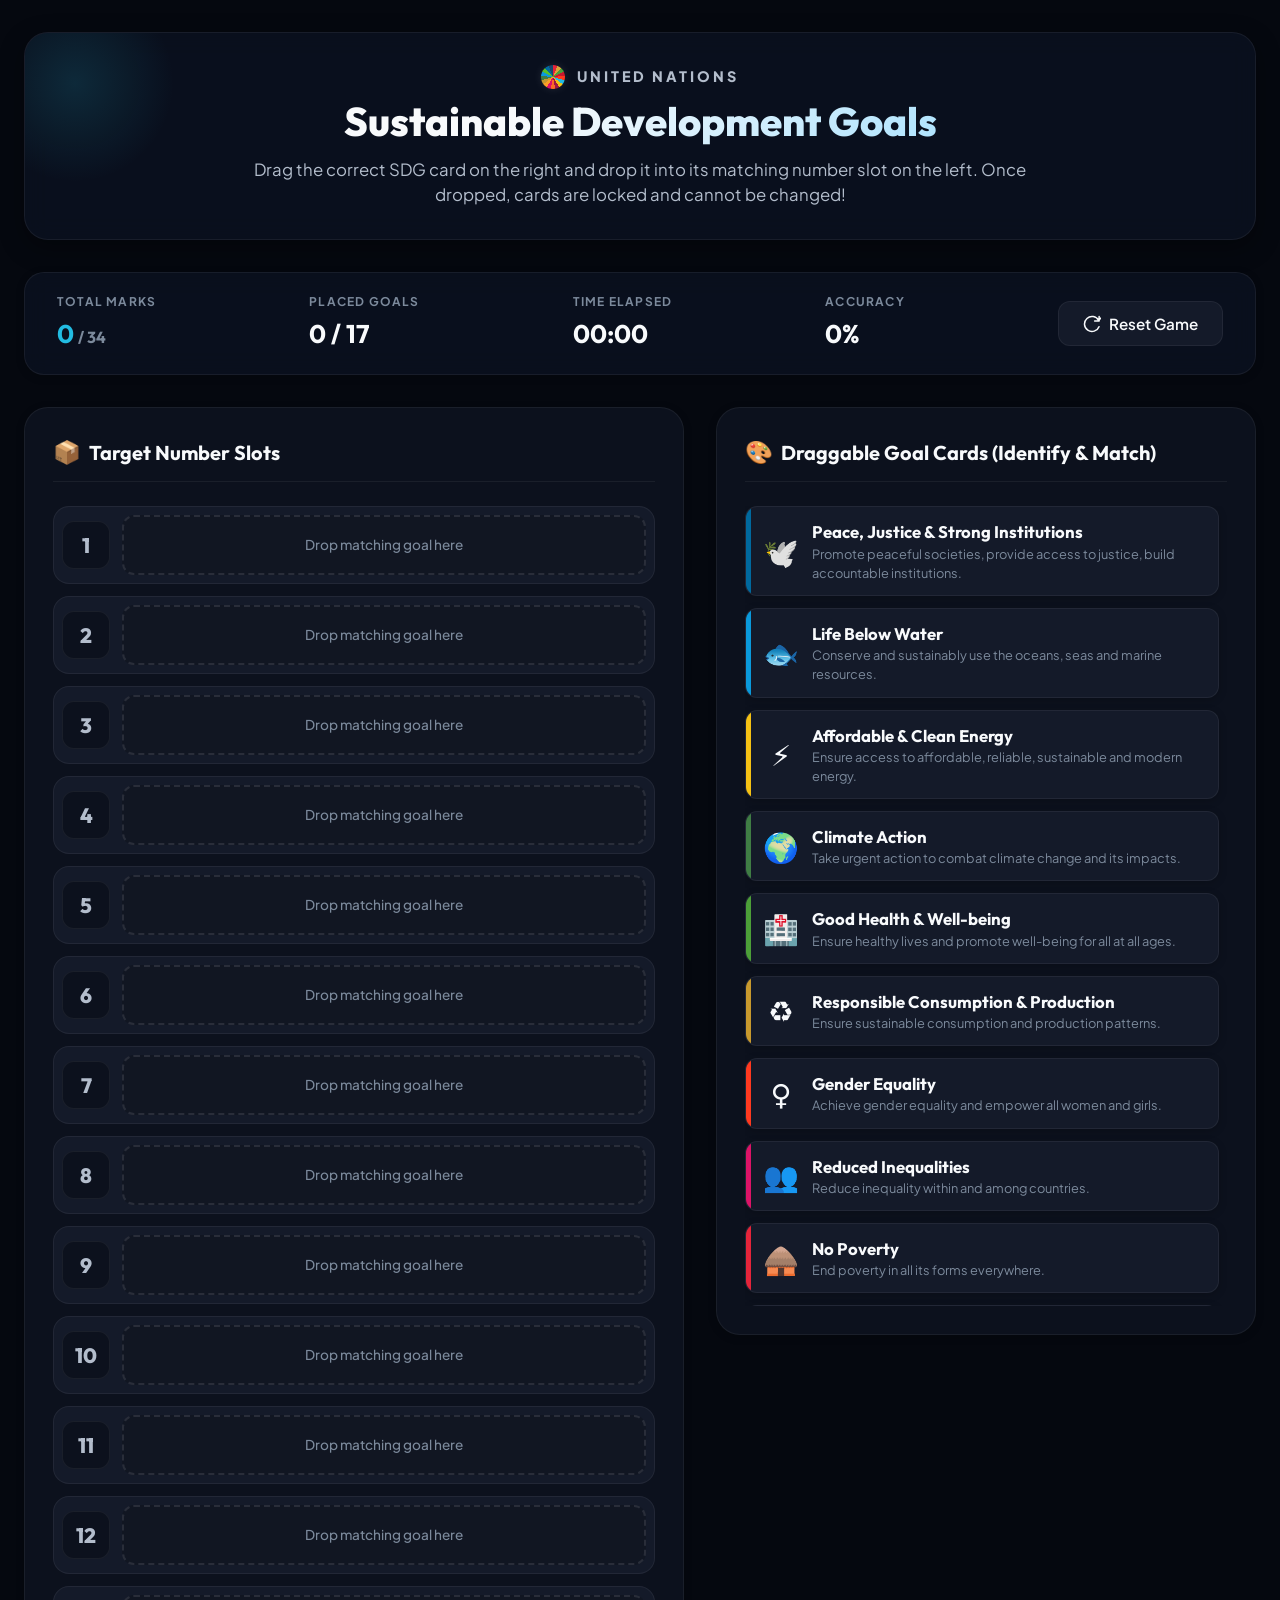
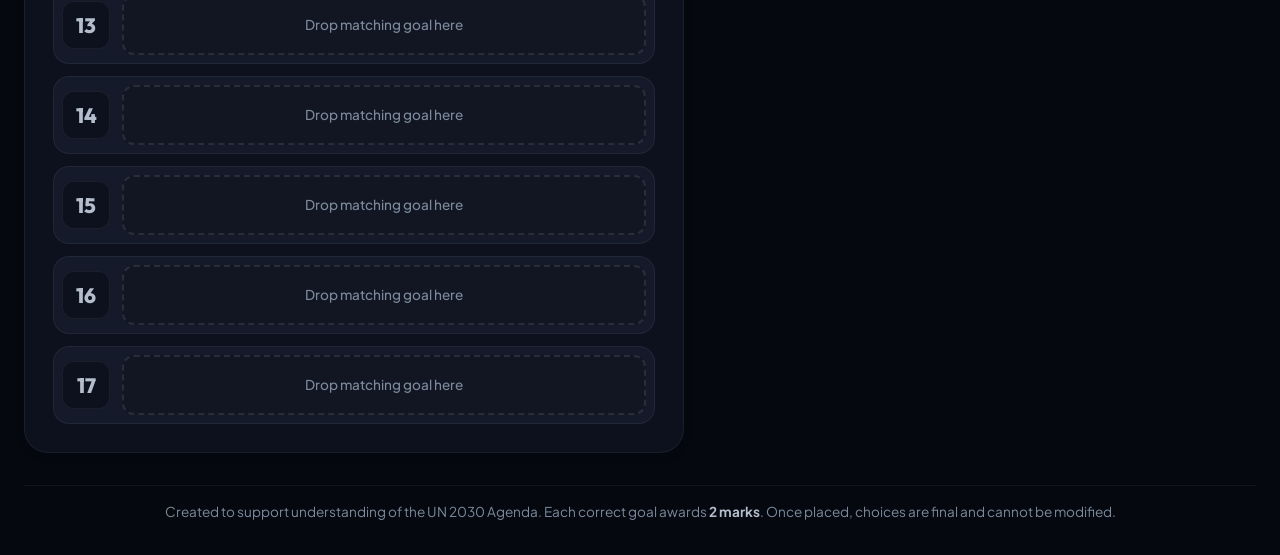
==== index.html @ d1342f10 "Initial commit of SDG matching game" ====
<!DOCTYPE html>
<html lang="en">
<head>
    <meta charset="UTF-8">
    <meta name="viewport" content="width=device-width, initial-scale=1.0">
    <title>UN SDG Matching Game - Interactive Learning Challenge</title>
    <meta name="description" content="Test your knowledge of the 17 United Nations Sustainable Development Goals (SDGs) in this interactive, premium drag-and-drop matching game. Match each goal to its number and track your score!">
    <!-- Google Fonts -->
    <link rel="preconnect" href="https://fonts.googleapis.com">
    <link rel="preconnect" href="https://fonts.gstatic.com" crossorigin>
    <link href="https://fonts.googleapis.com/css2?family=Outfit:wght@300;400;500;600;700;800&family=Plus+Jakarta+Sans:wght@300;400;500;600;700;800&display=swap" rel="stylesheet">
    <!-- Main stylesheet -->
    <link rel="stylesheet" href="style.css">
</head>
<body>
    <!-- Confetti canvas overlay -->
    <canvas id="confetti-canvas"></canvas>

    <div class="app-container">
        <!-- Header Section -->
        <header class="app-header">
            <div class="logo-area">
                <span class="sdg-wheel-icon"></span>
                <h1>United Nations</h1>
            </div>
            <h2>Sustainable Development Goals</h2>
            <p class="subtitle">Drag the correct SDG card on the right and drop it into its matching number slot on the left. Once dropped, cards are locked and cannot be changed!</p>
        </header>

        <!-- Stats and Controls Dashboard -->
        <section class="dashboard-panel" aria-label="Game Dashboard">
            <div class="stat-box">
                <span class="stat-label">Total Marks</span>
                <span class="stat-value" id="score-display">0 <span class="score-max">/ 34</span></span>
            </div>
            <div class="stat-box">
                <span class="stat-label">Placed Goals</span>
                <span class="stat-value" id="match-display">0 / 17</span>
            </div>
            <div class="stat-box">
                <span class="stat-label">Time Elapsed</span>
                <span class="stat-value" id="timer-display">00:00</span>
            </div>
            <div class="stat-box">
                <span class="stat-label">Accuracy</span>
                <span class="stat-value" id="accuracy-display">0%</span>
            </div>
            <div class="control-box">
                <button id="reset-btn" class="btn btn-secondary" title="Restart the game and reshuffle goals">
                    <svg class="btn-icon" viewBox="0 0 24 24" fill="none" stroke="currentColor" stroke-width="2" stroke-linecap="round" stroke-linejoin="round">
                        <path d="M21.5 2v6h-6M21.34 15.57a10 10 0 1 1-.57-8.38l5.67-5.67"/>
                    </svg>
                    Reset Game
                </button>
            </div>
        </section>

        <!-- Main Game Area -->
        <main class="game-board" id="game-board">
            <!-- Left Side: Slots Container -->
            <section class="board-column column-left" aria-label="SDG Slots">
                <h3 class="column-title">
                    <span class="icon">📦</span> Target Number Slots
                </h3>
                <div class="slots-grid" id="slots-grid">
                    <!-- Slots pre-rendered/injected here dynamically -->
                </div>
            </section>

            <!-- Right Side: Goals Draggable Container -->
            <section class="board-column column-right" aria-label="Draggable SDGs">
                <h3 class="column-title">
                    <span class="icon">🎨</span> Draggable Goal Cards (Identify & Match)
                </h3>
                <div class="goals-grid" id="goals-grid">
                    <!-- Draggable SDG cards will be dynamically generated and shuffled here via JS -->
                </div>
            </section>
        </main>

        <!-- Custom Instructions / Info Footer -->
        <footer class="app-footer">
            <p>Created to support understanding of the UN 2030 Agenda. Each correct goal awards <strong>2 marks</strong>. Once placed, choices are final and cannot be modified.</p>
        </footer>
    </div>

    <!-- Celebration / Final Result Modal -->
    <div class="modal-overlay" id="completion-modal" aria-hidden="true" role="dialog" aria-labelledby="modal-title">
        <div class="modal-card">
            <div class="modal-header-icon">🏆</div>
            <h2 id="modal-title">Challenge Completed!</h2>
            <p class="modal-subtitle">You have completed the SDG matching game challenge.</p>
            
            <div class="modal-stats">
                <div class="modal-stat-item">
                    <div class="modal-stat-val" id="modal-score">0 / 34</div>
                    <div class="modal-stat-lbl">Final Marks</div>
                </div>
                <div class="modal-stat-item">
                    <div class="modal-stat-val" id="modal-time">00:00</div>
                    <div class="modal-stat-lbl">Time Taken</div>
                </div>
                <div class="modal-stat-item">
                    <div class="modal-stat-val" id="modal-accuracy">0%</div>
                    <div class="modal-stat-lbl">Accuracy Rate</div>
                </div>
            </div>

            <div class="modal-feedback" id="modal-feedback-text">
                Excellent effort! You are an SDG expert.
            </div>

            <div class="modal-actions">
                <button id="replay-btn" class="btn btn-primary btn-large">
                    <svg class="btn-icon" viewBox="0 0 24 24" fill="none" stroke="currentColor" stroke-width="2.5" stroke-linecap="round" stroke-linejoin="round">
                        <path d="M21.5 2v6h-6M21.34 15.57a10 10 0 1 1-.57-8.38l5.67-5.67"/>
                    </svg>
                    Play Again
                </button>
            </div>
        </div>
    </div>

    <!-- Main JS logic -->
    <script src="script.js"></script>
</body>
</html>
---- style.css ----
/* ==========================================================================
   SDG MATCHING GAME - STYLESHEET
   Aesthetics: Sleek Dark Mode, Glassmorphism, Official SDG Color Palette
   ========================================================================== */

/* Custom SDG Color Definitions and Theme Variables */
:root {
    /* UN SDG Colors */
    --color-sdg-1: hsl(353, 79%, 52%);   /* No Poverty: Red */
    --color-sdg-2: hsl(40, 70%, 54%);    /* Zero Hunger: Mustard */
    --color-sdg-3: hsl(108, 48%, 42%);   /* Good Health: Green */
    --color-sdg-4: hsl(353, 77%, 44%);   /* Quality Education: Dark Red */
    --color-sdg-5: hsl(7, 100%, 56%);    /* Gender Equality: Orange-Red */
    --color-sdg-6: hsl(192, 77%, 51%);   /* Clean Water: Light Blue */
    --color-sdg-7: hsl(46, 92%, 52%);    /* Clean Energy: Yellow */
    --color-sdg-8: hsl(342, 73%, 36%);   /* Decent Work: Burgundy */
    --color-sdg-9: hsl(19, 97%, 57%);    /* Industry/Innovation: Orange */
    --color-sdg-10: hsl(335, 84%, 47%);  /* Reduced Inequalities: Pink/Magenta */
    --color-sdg-11: hsl(34, 98%, 57%);   /* Cities: Yellow-Orange */
    --color-sdg-12: hsl(42, 63%, 48%);   /* Consumption: Dark Yellow */
    --color-sdg-13: hsl(125, 33%, 37%);  /* Climate Action: Dark Green */
    --color-sdg-14: hsl(199, 91%, 45%);  /* Life Below Water: Blue */
    --color-sdg-15: hsl(103, 63%, 46%);  /* Life on Land: Bright Green */
    --color-sdg-16: hsl(200, 100%, 31%); /* Peace/Justice: Royal Blue */
    --color-sdg-17: hsl(205, 62%, 26%);  /* Partnerships: Navy Blue */

    /* Core Palette - Premium Dark */
    --bg-app: hsl(222, 47%, 4%);
    --bg-surface: hsl(222, 40%, 8%);
    --bg-card: hsl(222, 35%, 12%);
    --bg-card-hover: hsl(222, 30%, 16%);
    --border-color: rgba(255, 255, 255, 0.06);
    --border-color-glow: rgba(255, 255, 255, 0.15);
    
    /* Text colors */
    --text-primary: hsl(210, 40%, 98%);
    --text-secondary: hsl(215, 20%, 75%);
    --text-muted: hsl(215, 14%, 55%);
    --text-accent: hsl(192, 77%, 51%);

    /* UI feedback states */
    --color-correct: hsl(142, 69%, 43%);
    --color-wrong: hsl(350, 74%, 50%);
    --color-neutral: hsl(215, 20%, 40%);
    
    /* Typography & Effects */
    --font-sans: 'Plus Jakarta Sans', system-ui, -apple-system, BlinkMacSystemFont, 'Segoe UI', Roboto, Oxygen, Ubuntu, Cantarell, sans-serif;
    --font-title: 'Outfit', var(--font-sans);
    --shadow-sm: 0 2px 8px rgba(0, 0, 0, 0.2);
    --shadow-md: 0 8px 24px rgba(0, 0, 0, 0.35);
    --shadow-lg: 0 16px 48px rgba(0, 0, 0, 0.5);
    --glass-bg: rgba(13, 20, 38, 0.65);
    --glass-border: rgba(255, 255, 255, 0.06);
    --glass-blur: blur(12px);

    /* Durations */
    --transition-fast: 0.15s ease;
    --transition-normal: 0.25s cubic-bezier(0.25, 0.8, 0.25, 1);
    --transition-slow: 0.4s cubic-bezier(0.25, 0.8, 0.25, 1);
}

/* Reset and base rules */
* {
    box-sizing: border-box;
    margin: 0;
    padding: 0;
    user-select: none; /* Disable text select to make dragging smoother */
}

body {
    background-color: var(--bg-app);
    color: var(--text-primary);
    font-family: var(--font-sans);
    line-height: 1.5;
    min-height: 100vh;
    overflow-x: hidden;
    position: relative;
}

/* Confetti Overlay */
#confetti-canvas {
    position: fixed;
    top: 0;
    left: 0;
    width: 100%;
    height: 100%;
    pointer-events: none;
    z-index: 9999;
}

/* Main Container Layout */
.app-container {
    width: 100%;
    max-width: 1400px;
    margin: 0 auto;
    padding: 2rem 1.5rem;
    display: flex;
    flex-direction: column;
    gap: 2rem;
    position: relative;
    z-index: 10;
}

/* Custom Scrollbar */
::-webkit-scrollbar {
    width: 8px;
}
::-webkit-scrollbar-track {
    background: var(--bg-app);
}
::-webkit-scrollbar-thumb {
    background: var(--bg-card);
    border-radius: 4px;
}
::-webkit-scrollbar-thumb:hover {
    background: var(--bg-card-hover);
}

/* ==========================================================================
   HEADER SECTION
   ========================================================================== */
.app-header {
    text-align: center;
    background: var(--glass-bg);
    backdrop-filter: var(--glass-blur);
    -webkit-backdrop-filter: var(--glass-blur);
    border: 1px solid var(--glass-border);
    padding: 2rem;
    border-radius: 24px;
    box-shadow: var(--shadow-md);
    position: relative;
    overflow: hidden;
}

/* Decorative background glow */
.app-header::before {
    content: '';
    position: absolute;
    top: -50px;
    left: -50px;
    width: 200px;
    height: 200px;
    background: radial-gradient(circle, rgba(38,189,222,0.15) 0%, transparent 70%);
    pointer-events: none;
}

.logo-area {
    display: inline-flex;
    align-items: center;
    justify-content: center;
    gap: 0.75rem;
    margin-bottom: 0.5rem;
}

.logo-area h1 {
    font-size: 0.9rem;
    font-weight: 800;
    text-transform: uppercase;
    letter-spacing: 0.2em;
    color: var(--text-secondary);
}

.sdg-wheel-icon {
    width: 24px;
    height: 24px;
    background: conic-gradient(
        var(--color-sdg-1) 0% 5.88%, var(--color-sdg-2) 5.88% 11.76%,
        var(--color-sdg-3) 11.76% 17.64%, var(--color-sdg-4) 17.64% 23.52%,
        var(--color-sdg-5) 23.52% 29.4%, var(--color-sdg-6) 29.4% 35.28%,
        var(--color-sdg-7) 35.28% 41.16%, var(--color-sdg-8) 41.16% 47.04%,
        var(--color-sdg-9) 47.04% 52.92%, var(--color-sdg-10) 52.92% 58.8%,
        var(--color-sdg-11) 58.8% 64.68%, var(--color-sdg-12) 64.68% 70.56%,
        var(--color-sdg-13) 70.56% 76.44%, var(--color-sdg-14) 76.44% 82.32%,
        var(--color-sdg-15) 82.32% 88.2%, var(--color-sdg-16) 88.2% 94.08%,
        var(--color-sdg-17) 94.08% 100%
    );
    border-radius: 50%;
    animation: rotateWheel 12s linear infinite;
    box-shadow: 0 0 10px rgba(255,255,255,0.1);
}

@keyframes rotateWheel {
    100% { transform: rotate(360deg); }
}

.app-header h2 {
    font-family: var(--font-title);
    font-size: 2.5rem;
    font-weight: 800;
    line-height: 1.2;
    background: linear-gradient(135deg, var(--text-primary) 40%, hsl(200, 100%, 75%));
    -webkit-background-clip: text;
    -webkit-text-fill-color: transparent;
    margin-bottom: 0.75rem;
}

.subtitle {
    font-size: 1.05rem;
    color: var(--text-secondary);
    max-width: 800px;
    margin: 0 auto;
    font-weight: 400;
}

/* ==========================================================================
   DASHBOARD / STATS PANEL
   ========================================================================== */
.dashboard-panel {
    background: var(--glass-bg);
    backdrop-filter: var(--glass-blur);
    -webkit-backdrop-filter: var(--glass-blur);
    border: 1px solid var(--glass-border);
    border-radius: 20px;
    padding: 1.25rem 2rem;
    display: flex;
    justify-content: space-between;
    align-items: center;
    flex-wrap: wrap;
    gap: 1.5rem;
    box-shadow: var(--shadow-sm);
    position: sticky;
    top: 1rem;
    z-index: 100;
    transition: box-shadow var(--transition-normal);
}

.dashboard-panel.is-scrolled {
    box-shadow: var(--shadow-lg);
    border-color: var(--border-color-glow);
}

.stat-box {
    display: flex;
    flex-direction: column;
    gap: 0.25rem;
}

.stat-label {
    font-size: 0.75rem;
    font-weight: 700;
    text-transform: uppercase;
    letter-spacing: 0.1em;
    color: var(--text-muted);
}

.stat-value {
    font-family: var(--font-title);
    font-size: 1.6rem;
    font-weight: 700;
    color: var(--text-primary);
    display: flex;
    align-items: baseline;
}

#score-display {
    color: var(--text-accent);
}

.score-max {
    font-size: 1rem;
    color: var(--text-muted);
    margin-left: 0.25rem;
}

/* Buttons and Controls */
.btn {
    display: inline-flex;
    align-items: center;
    justify-content: center;
    gap: 0.5rem;
    padding: 0.75rem 1.5rem;
    border-radius: 12px;
    font-family: var(--font-sans);
    font-size: 0.95rem;
    font-weight: 600;
    cursor: pointer;
    border: 1px solid transparent;
    transition: all var(--transition-normal);
}

.btn-secondary {
    background: var(--bg-card);
    color: var(--text-primary);
    border-color: var(--border-color);
}

.btn-secondary:hover {
    background: var(--bg-card-hover);
    border-color: var(--border-color-glow);
    transform: translateY(-2px);
}

.btn-secondary:active {
    transform: translateY(0);
}

.btn-primary {
    background: linear-gradient(135deg, hsl(192, 77%, 51%) 0%, hsl(200, 100%, 41%) 100%);
    color: white;
    box-shadow: 0 4px 15px rgba(38, 189, 226, 0.35);
}

.btn-primary:hover {
    box-shadow: 0 6px 20px rgba(38, 189, 226, 0.5);
    transform: translateY(-2px);
}

.btn-primary:active {
    transform: translateY(0);
}

.btn-large {
    padding: 1rem 2.5rem;
    font-size: 1.1rem;
    border-radius: 14px;
}

.btn-icon {
    width: 18px;
    height: 18px;
}

/* ==========================================================================
   GAME BOARD LAYOUT
   ========================================================================== */
.game-board {
    display: grid;
    grid-template-columns: 1.1fr 0.9fr; /* Slightly wider left side to fit the goals inside slots */
    gap: 2rem;
    align-items: start;
}

.board-column {
    background: var(--bg-surface);
    border: 1px solid var(--border-color);
    border-radius: 24px;
    padding: 1.75rem;
    box-shadow: var(--shadow-sm);
    min-height: 800px;
}

.column-title {
    font-family: var(--font-title);
    font-size: 1.25rem;
    font-weight: 700;
    margin-bottom: 1.5rem;
    display: flex;
    align-items: center;
    gap: 0.5rem;
    color: var(--text-primary);
    border-bottom: 1px solid var(--border-color);
    padding-bottom: 0.75rem;
}

.column-title .icon {
    font-size: 1.4rem;
}

/* ==========================================================================
   LEFT COLUMN: NUMBER TARGET SLOTS
   ========================================================================== */
.slots-grid {
    display: flex;
    flex-direction: column;
    gap: 0.75rem;
}

.slot-item {
    display: flex;
    align-items: center;
    background: var(--bg-card);
    border: 1px solid var(--border-color);
    border-radius: 16px;
    padding: 0.5rem;
    min-height: 76px;
    transition: all var(--transition-normal);
    position: relative;
    overflow: hidden;
}

.slot-number {
    width: 48px;
    height: 48px;
    min-width: 48px;
    border-radius: 12px;
    background: var(--bg-surface);
    border: 1px solid var(--border-color);
    display: flex;
    align-items: center;
    justify-content: center;
    font-family: var(--font-title);
    font-size: 1.3rem;
    font-weight: 800;
    color: var(--text-secondary);
    margin-right: 0.75rem;
    transition: all var(--transition-normal);
}

.slot-target {
    flex-grow: 1;
    min-height: 60px;
    border-radius: 12px;
    border: 2px dashed rgba(255, 255, 255, 0.1);
    background: rgba(0, 0, 0, 0.15);
    display: flex;
    align-items: center;
    justify-content: center;
    padding: 0.25rem;
    transition: all var(--transition-normal);
    position: relative;
}

/* Target Slot Empty placeholder text */
.slot-target::before {
    content: attr(data-placeholder);
    font-size: 0.85rem;
    color: var(--text-muted);
    font-weight: 500;
    pointer-events: none;
    text-align: center;
    transition: opacity var(--transition-fast);
}

.slot-target.has-card::before {
    opacity: 0;
    display: none;
}

/* Drag Over Slot Effects */
.slot-item.drag-over {
    border-color: var(--text-accent);
    box-shadow: 0 0 15px var(--accent-glow);
    background: var(--bg-card-hover);
}

.slot-item.drag-over .slot-target {
    border-color: var(--text-accent);
    background: rgba(38, 189, 226, 0.05);
}

.slot-item.drag-over .slot-number {
    color: var(--text-accent);
    border-color: var(--text-accent);
}

/* Matching Feedback States - Lock Placement visuals */
.slot-item.state-correct {
    border-color: var(--color-correct);
    background: rgba(16, 185, 129, 0.06);
}
.slot-item.state-correct .slot-number {
    background: var(--color-correct);
    color: white;
    border-color: var(--color-correct);
}
.slot-item.state-correct .slot-target {
    border: 2px solid rgba(16, 185, 129, 0.4);
    background: rgba(16, 185, 129, 0.1);
}

.slot-item.state-wrong {
    border-color: var(--color-wrong);
    background: rgba(239, 68, 68, 0.06);
}
.slot-item.state-wrong .slot-number {
    background: var(--color-wrong);
    color: white;
    border-color: var(--color-wrong);
}
.slot-item.state-wrong .slot-target {
    border: 2px solid rgba(239, 68, 68, 0.4);
    background: rgba(239, 68, 68, 0.1);
}

/* Lock matched correct/wrong card inside target */
.slot-target.has-card .goal-card {
    width: 100%;
    margin: 0;
    box-shadow: none;
    border: none;
    background: transparent;
    cursor: default;
}

/* ==========================================================================
   RIGHT COLUMN: DRAGGABLE GOAL CARDS
   ========================================================================== */
.goals-grid {
    display: grid;
    grid-template-columns: 1fr;
    gap: 0.75rem;
    /* Make scrollable if contents run too long */
    max-height: 800px;
    overflow-y: auto;
    padding-right: 0.5rem;
}

.goal-card {
    display: flex;
    align-items: center;
    background: var(--bg-card);
    border: 1px solid var(--border-color);
    border-radius: 12px;
    padding: 0.75rem 1rem;
    cursor: grab;
    transition: all var(--transition-normal);
    position: relative;
    overflow: hidden;
    gap: 0.75rem;
    box-shadow: var(--shadow-sm);
}

/* Styling left colored indicator tag on cards */
.goal-card::before {
    content: '';
    position: absolute;
    left: 0;
    top: 0;
    bottom: 0;
    width: 5px;
    background: var(--sdg-color, var(--color-neutral));
    transition: width var(--transition-fast);
}

.goal-card:hover {
    background: var(--bg-card-hover);
    border-color: var(--border-color-glow);
    transform: translateY(-2px);
    box-shadow: var(--shadow-md);
}

.goal-card:hover::before {
    width: 8px;
}

.goal-card:active {
    cursor: grabbing;
}

/* Visual cue when card is being dragged */
.goal-card.dragging {
    opacity: 0.4;
    border: 1px dashed var(--text-muted);
    transform: scale(0.98);
    box-shadow: none;
}

/* Tap to select fallback visual states */
.goal-card.selected {
    border-color: var(--text-accent);
    box-shadow: 0 0 12px var(--accent-glow);
    background: var(--bg-card-hover);
    transform: scale(1.02);
}

.goal-card.selected::before {
    width: 10px;
}

/* Card Content Details */
.goal-icon {
    font-size: 1.8rem;
    min-width: 38px;
    display: flex;
    align-items: center;
    justify-content: center;
}

.goal-info {
    display: flex;
    flex-direction: column;
    flex-grow: 1;
}

.goal-title {
    font-family: var(--font-title);
    font-size: 1.05rem;
    font-weight: 700;
    color: var(--text-primary);
}

.goal-desc {
    font-size: 0.8rem;
    color: var(--text-muted);
    font-weight: 400;
}

/* When placed card is inside slot */
.slot-target .goal-card {
    padding: 0.25rem 0.5rem;
    min-height: 50px;
}

.slot-target .goal-card::before {
    display: none;
}

.slot-target .goal-icon {
    font-size: 1.5rem;
    min-width: 30px;
}

.slot-target .goal-title {
    font-size: 0.95rem;
}

.slot-target .goal-desc {
    display: none; /* Hide descriptions to conserve vertical space in target slots */
}

/* Locked status text shown when item is matched */
.slot-lock-indicator {
    display: flex;
    align-items: center;
    justify-content: center;
    color: var(--text-muted);
    font-size: 0.95rem;
    margin-left: 0.5rem;
    padding: 0.25rem;
}

.state-correct .slot-lock-indicator {
    color: var(--color-correct);
}

.state-wrong .slot-lock-indicator {
    color: var(--color-wrong);
}

/* ==========================================================================
   FOOTER SECTION
   ========================================================================== */
.app-footer {
    text-align: center;
    color: var(--text-muted);
    font-size: 0.85rem;
    padding-top: 1rem;
    border-top: 1px solid var(--border-color);
}

.app-footer strong {
    color: var(--text-secondary);
}

/* ==========================================================================
   MODAL / OVERLAY FOR END-GAME CHAMPION RESULTS
   ========================================================================== */
.modal-overlay {
    position: fixed;
    top: 0;
    left: 0;
    width: 100%;
    height: 100%;
    background: rgba(3, 7, 18, 0.85);
    backdrop-filter: blur(16px);
    -webkit-backdrop-filter: blur(16px);
    display: flex;
    align-items: center;
    justify-content: center;
    z-index: 1000;
    opacity: 0;
    pointer-events: none;
    transition: opacity var(--transition-slow);
    padding: 1.5rem;
}

.modal-overlay.is-visible {
    opacity: 1;
    pointer-events: auto;
}

.modal-card {
    background: var(--bg-surface);
    border: 1px solid var(--border-color-glow);
    box-shadow: var(--shadow-lg);
    border-radius: 32px;
    max-width: 550px;
    width: 100%;
    padding: 3rem 2.5rem;
    text-align: center;
    transform: scale(0.9) translateY(20px);
    transition: transform var(--transition-slow);
    position: relative;
    overflow: hidden;
}

.modal-overlay.is-visible .modal-card {
    transform: scale(1) translateY(0);
}

.modal-card::before {
    content: '';
    position: absolute;
    top: 0;
    left: 50%;
    transform: translateX(-50%);
    width: 150px;
    height: 150px;
    background: radial-gradient(circle, rgba(38,189,222,0.2) 0%, transparent 70%);
    pointer-events: none;
}

.modal-header-icon {
    font-size: 4.5rem;
    line-height: 1;
    margin-bottom: 1.5rem;
    animation: pulseIcon 2.5s infinite ease-in-out;
}

@keyframes pulseIcon {
    0%, 100% { transform: scale(1); }
    50% { transform: scale(1.1); }
}

.modal-card h2 {
    font-family: var(--font-title);
    font-size: 2.2rem;
    font-weight: 800;
    color: var(--text-primary);
    margin-bottom: 0.5rem;
}

.modal-subtitle {
    font-size: 1rem;
    color: var(--text-secondary);
    margin-bottom: 2rem;
}

/* Modal Statistics Box Group */
.modal-stats {
    display: grid;
    grid-template-columns: 1fr 1fr 1fr;
    gap: 1rem;
    margin-bottom: 2rem;
}

.modal-stat-item {
    background: var(--bg-card);
    border: 1px solid var(--border-color);
    border-radius: 18px;
    padding: 1.25rem 0.5rem;
    display: flex;
    flex-direction: column;
    gap: 0.25rem;
}

.modal-stat-val {
    font-family: var(--font-title);
    font-size: 1.4rem;
    font-weight: 800;
    color: var(--text-accent);
}

#modal-score {
    color: hsl(142, 69%, 45%);
}

.modal-stat-lbl {
    font-size: 0.7rem;
    font-weight: 700;
    text-transform: uppercase;
    letter-spacing: 0.05em;
    color: var(--text-muted);
}

.modal-feedback {
    background: rgba(255, 255, 255, 0.02);
    border: 1px dashed var(--border-color);
    border-radius: 16px;
    padding: 1.25rem;
    font-size: 1rem;
    font-weight: 500;
    line-height: 1.5;
    color: var(--text-secondary);
    margin-bottom: 2rem;
}

/* ==========================================================================
   RESPONSIVE DESIGN ADAPTATIONS
   ========================================================================== */

@media (max-width: 1200px) {
    .app-container {
        padding: 1.5rem 1rem;
    }
    .game-board {
        gap: 1.5rem;
    }
    .board-column {
        padding: 1.25rem;
        min-height: 700px;
    }
}

@media (max-width: 992px) {
    .game-board {
        grid-template-columns: 1fr; /* Stack layout on medium screens (tablets) */
        gap: 2rem;
    }
    
    .board-column {
        min-height: auto;
    }

    .goals-grid {
        max-height: 450px; /* Limit scroll height on stack view */
    }

    .dashboard-panel {
        padding: 1rem;
        border-radius: 16px;
        position: sticky;
        top: 0.5rem;
    }

    .stat-value {
        font-size: 1.3rem;
    }
}

@media (max-width: 576px) {
    .app-header h2 {
        font-size: 1.8rem;
    }

    .subtitle {
        font-size: 0.9rem;
    }

    .dashboard-panel {
        display: grid;
        grid-template-columns: 1fr 1fr;
        gap: 1rem;
        padding: 1rem;
    }

    .stat-box:nth-child(even) {
        text-align: right;
    }

    .stat-box:nth-child(even) .stat-value {
        justify-content: flex-end;
    }

    .control-box {
        grid-column: span 2;
        width: 100%;
    }

    .control-box button {
        width: 100%;
    }

    .slot-item {
        min-height: 66px;
    }

    .slot-number {
        width: 38px;
        height: 38px;
        min-width: 38px;
        font-size: 1.1rem;
        margin-right: 0.5rem;
    }

    .slot-target::before {
        font-size: 0.75rem;
    }

    .goal-card {
        padding: 0.6rem 0.8rem;
    }

    .goal-icon {
        font-size: 1.4rem;
        min-width: 30px;
    }

    .goal-title {
        font-size: 0.9rem;
    }

    .goal-desc {
        font-size: 0.75rem;
    }

    .modal-card {
        padding: 2rem 1.5rem;
    }

    .modal-card h2 {
        font-size: 1.7rem;
    }

    .modal-stats {
        grid-template-columns: 1fr;
        gap: 0.75rem;
    }

    .modal-stat-item {
        padding: 0.75rem;
        flex-direction: row;
        justify-content: space-between;
        align-items: center;
    }

    .modal-stat-val {
        order: 2;
        font-size: 1.2rem;
    }

    .modal-stat-lbl {
        order: 1;
    }
}
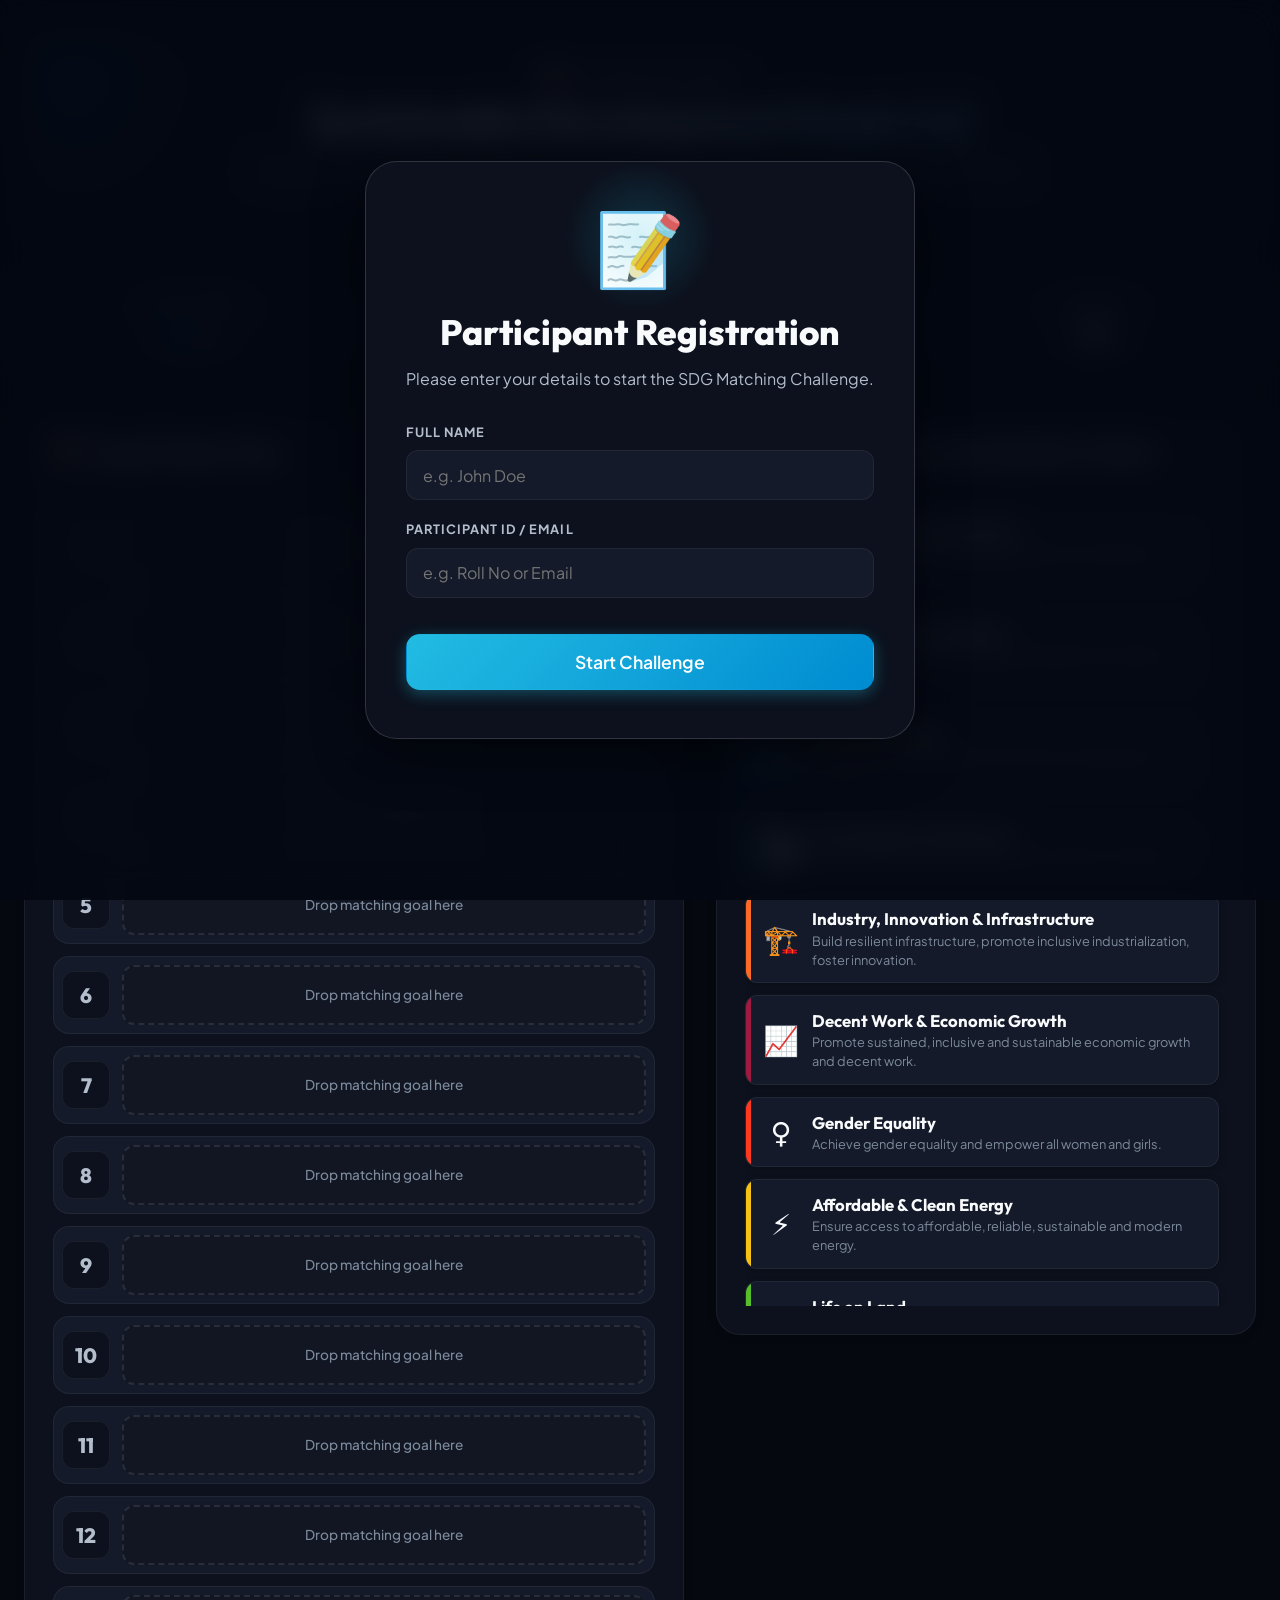
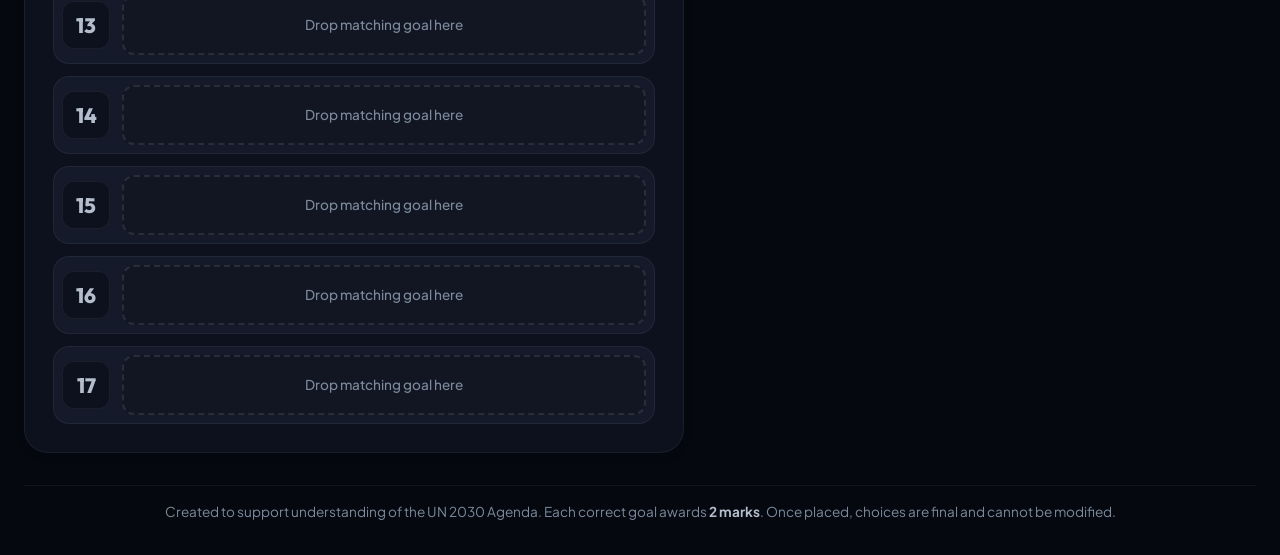
==== commit 9cba87fc: "Initial commit" ====
--- a/index.html
+++ b/index.html
@@ -3,7 +3,7 @@
 <head>
     <meta charset="UTF-8">
     <meta name="viewport" content="width=device-width, initial-scale=1.0">
-    <title>UN SDG Matching Game - Interactive Learning Challenge</title>
+    <title>UN SDG Matching Game 2.0 - Interactive Learning Challenge</title>
     <meta name="description" content="Test your knowledge of the 17 United Nations Sustainable Development Goals (SDGs) in this interactive, premium drag-and-drop matching game. Match each goal to its number and track your score!">
     <!-- Google Fonts -->
     <link rel="preconnect" href="https://fonts.googleapis.com">
@@ -16,6 +16,28 @@
     <!-- Confetti canvas overlay -->
     <canvas id="confetti-canvas"></canvas>
 
+    <!-- Registration Screen (Visible at start) -->
+    <div id="registration-overlay" class="modal-overlay is-visible" role="dialog" aria-labelledby="reg-title">
+        <div class="modal-card">
+            <div class="modal-header-icon">📝</div>
+            <h2 id="reg-title">Participant Registration</h2>
+            <p class="modal-subtitle">Please enter your details to start the SDG Matching Challenge.</p>
+            <form id="registration-form">
+                <div class="input-group">
+                    <label for="participant-name">Full Name</label>
+                    <input type="text" id="participant-name" required placeholder="e.g. John Doe">
+                </div>
+                <div class="input-group">
+                    <label for="participant-id">Participant ID / Email</label>
+                    <input type="text" id="participant-id" required placeholder="e.g. Roll No or Email">
+                </div>
+                <button type="submit" class="btn btn-primary btn-large" style="width: 100%; margin-top: 1rem;">
+                    Start Challenge
+                </button>
+            </form>
+        </div>
+    </div>
+
     <div class="app-container">
         <!-- Header Section -->
         <header class="app-header">
@@ -23,7 +45,7 @@
                 <span class="sdg-wheel-icon"></span>
                 <h1>United Nations</h1>
             </div>
-            <h2>Sustainable Development Goals</h2>
+            <h2>Sustainable Development Goals 2.0</h2>
             <p class="subtitle">Drag the correct SDG card on the right and drop it into its matching number slot on the left. Once dropped, cards are locked and cannot be changed!</p>
         </header>
 
@@ -45,14 +67,6 @@
                 <span class="stat-label">Accuracy</span>
                 <span class="stat-value" id="accuracy-display">0%</span>
             </div>
-            <div class="control-box">
-                <button id="reset-btn" class="btn btn-secondary" title="Restart the game and reshuffle goals">
-                    <svg class="btn-icon" viewBox="0 0 24 24" fill="none" stroke="currentColor" stroke-width="2" stroke-linecap="round" stroke-linejoin="round">
-                        <path d="M21.5 2v6h-6M21.34 15.57a10 10 0 1 1-.57-8.38l5.67-5.67"/>
-                    </svg>
-                    Reset Game
-                </button>
-            </div>
         </section>
 
         <!-- Main Game Area -->
@@ -63,7 +77,7 @@
                     <span class="icon">📦</span> Target Number Slots
                 </h3>
                 <div class="slots-grid" id="slots-grid">
-                    <!-- Slots pre-rendered/injected here dynamically -->
+                    <!-- Slots dynamically injected here -->
                 </div>
             </section>
 
@@ -73,7 +87,7 @@
                     <span class="icon">🎨</span> Draggable Goal Cards (Identify & Match)
                 </h3>
                 <div class="goals-grid" id="goals-grid">
-                    <!-- Draggable SDG cards will be dynamically generated and shuffled here via JS -->
+                    <!-- Draggable SDG cards dynamically injected here -->
                 </div>
             </section>
         </main>
@@ -89,7 +103,7 @@
         <div class="modal-card">
             <div class="modal-header-icon">🏆</div>
             <h2 id="modal-title">Challenge Completed!</h2>
-            <p class="modal-subtitle">You have completed the SDG matching game challenge.</p>
+            <p class="modal-subtitle" id="modal-subtitle-text">You have completed the SDG matching game challenge.</p>
             
             <div class="modal-stats">
                 <div class="modal-stat-item">
@@ -110,14 +124,18 @@
                 Excellent effort! You are an SDG expert.
             </div>
 
-            <div class="modal-actions">
-                <button id="replay-btn" class="btn btn-primary btn-large">
-                    <svg class="btn-icon" viewBox="0 0 24 24" fill="none" stroke="currentColor" stroke-width="2.5" stroke-linecap="round" stroke-linejoin="round">
-                        <path d="M21.5 2v6h-6M21.34 15.57a10 10 0 1 1-.57-8.38l5.67-5.67"/>
-                    </svg>
+            <!-- Email Submission Action Panel -->
+            <div class="modal-actions" id="modal-actions-box">
+                <button id="submit-results-btn" class="btn btn-primary btn-large">
+                    Submit Results
+                </button>
+                <button id="replay-btn" class="btn btn-secondary btn-large">
                     Play Again
                 </button>
             </div>
+            
+            <!-- Submission status feedback -->
+            <div id="submission-status" class="submission-status"></div>
         </div>
     </div>
 
--- a/style.css
+++ b/style.css
@@ -1,5 +1,5 @@
 /* ==========================================================================
-   SDG MATCHING GAME - STYLESHEET
+   SDG MATCHING GAME 2.0 - STYLESHEET
    Aesthetics: Sleek Dark Mode, Glassmorphism, Official SDG Color Palette
    ========================================================================== */
 
@@ -213,7 +213,7 @@
     border-radius: 20px;
     padding: 1.25rem 2rem;
     display: flex;
-    justify-content: space-between;
+    justify-content: space-around;
     align-items: center;
     flex-wrap: wrap;
     gap: 1.5rem;
@@ -233,6 +233,7 @@
     display: flex;
     flex-direction: column;
     gap: 0.25rem;
+    align-items: center;
 }
 
 .stat-label {
@@ -325,7 +326,7 @@
    ========================================================================== */
 .game-board {
     display: grid;
-    grid-template-columns: 1.1fr 0.9fr; /* Slightly wider left side to fit the goals inside slots */
+    grid-template-columns: 1.1fr 0.9fr;
     gap: 2rem;
     align-items: start;
 }
@@ -472,7 +473,7 @@
     background: rgba(239, 68, 68, 0.1);
 }
 
-/* Lock matched correct/wrong card inside target */
+/* Lock matched card inside target */
 .slot-target.has-card .goal-card {
     width: 100%;
     margin: 0;
@@ -489,7 +490,6 @@
     display: grid;
     grid-template-columns: 1fr;
     gap: 0.75rem;
-    /* Make scrollable if contents run too long */
     max-height: 800px;
     overflow-y: auto;
     padding-right: 0.5rem;
@@ -605,7 +605,7 @@
 }
 
 .slot-target .goal-desc {
-    display: none; /* Hide descriptions to conserve vertical space in target slots */
+    display: none;
 }
 
 /* Locked status text shown when item is matched */
@@ -625,6 +625,80 @@
 
 .state-wrong .slot-lock-indicator {
     color: var(--color-wrong);
+}
+
+/* ==========================================================================
+   INPUTS & FORM FIELDS (REGISTRATION & CENTRAL SUBMISSION)
+   ========================================================================== */
+.input-group {
+    display: flex;
+    flex-direction: column;
+    gap: 0.5rem;
+    text-align: left;
+    margin-bottom: 1.25rem;
+}
+
+.input-group label {
+    font-size: 0.8rem;
+    font-weight: 700;
+    color: var(--text-secondary);
+    text-transform: uppercase;
+    letter-spacing: 0.08em;
+}
+
+.input-group input {
+    background: var(--bg-card);
+    border: 1px solid var(--border-color);
+    border-radius: 12px;
+    padding: 0.85rem 1rem;
+    color: var(--text-primary);
+    font-family: var(--font-sans);
+    font-size: 1rem;
+    width: 100%;
+    transition: all var(--transition-fast);
+}
+
+.input-group input:focus {
+    outline: none;
+    border-color: var(--text-accent);
+    box-shadow: 0 0 10px var(--accent-glow);
+    background: var(--bg-card-hover);
+}
+
+/* Submission feedback states */
+.submission-status {
+    margin-top: 1rem;
+    font-size: 0.95rem;
+    font-weight: 600;
+    min-height: 24px;
+    transition: color var(--transition-fast);
+}
+
+.submission-status.sending {
+    color: var(--text-accent);
+}
+
+.submission-status.success {
+    color: var(--color-correct);
+}
+
+.submission-status.error {
+    color: var(--color-wrong);
+}
+
+#registration-form {
+    width: 100%;
+}
+
+.modal-actions {
+    display: flex;
+    gap: 1rem;
+    justify-content: center;
+    width: 100%;
+}
+
+.modal-actions .btn {
+    flex: 1;
 }
 
 /* ==========================================================================
@@ -651,7 +725,7 @@
     left: 0;
     width: 100%;
     height: 100%;
-    background: rgba(3, 7, 18, 0.85);
+    background: rgba(3, 7, 18, 0.88);
     backdrop-filter: blur(16px);
     -webkit-backdrop-filter: blur(16px);
     display: flex;
@@ -682,6 +756,9 @@
     transition: transform var(--transition-slow);
     position: relative;
     overflow: hidden;
+    display: flex;
+    flex-direction: column;
+    align-items: center;
 }
 
 .modal-overlay.is-visible .modal-card {
@@ -732,6 +809,7 @@
     grid-template-columns: 1fr 1fr 1fr;
     gap: 1rem;
     margin-bottom: 2rem;
+    width: 100%;
 }
 
 .modal-stat-item {
@@ -773,6 +851,7 @@
     line-height: 1.5;
     color: var(--text-secondary);
     margin-bottom: 2rem;
+    width: 100%;
 }
 
 /* ==========================================================================
@@ -794,7 +873,7 @@
 
 @media (max-width: 992px) {
     .game-board {
-        grid-template-columns: 1fr; /* Stack layout on medium screens (tablets) */
+        grid-template-columns: 1fr;
         gap: 2rem;
     }
     
@@ -803,7 +882,7 @@
     }
 
     .goals-grid {
-        max-height: 450px; /* Limit scroll height on stack view */
+        max-height: 450px;
     }
 
     .dashboard-panel {
@@ -840,15 +919,6 @@
 
     .stat-box:nth-child(even) .stat-value {
         justify-content: flex-end;
-    }
-
-    .control-box {
-        grid-column: span 2;
-        width: 100%;
-    }
-
-    .control-box button {
-        width: 100%;
     }
 
     .slot-item {
@@ -912,4 +982,9 @@
     .modal-stat-lbl {
         order: 1;
     }
-}
+
+    .modal-actions {
+        flex-direction: column;
+        gap: 0.75rem;
+    }
+}
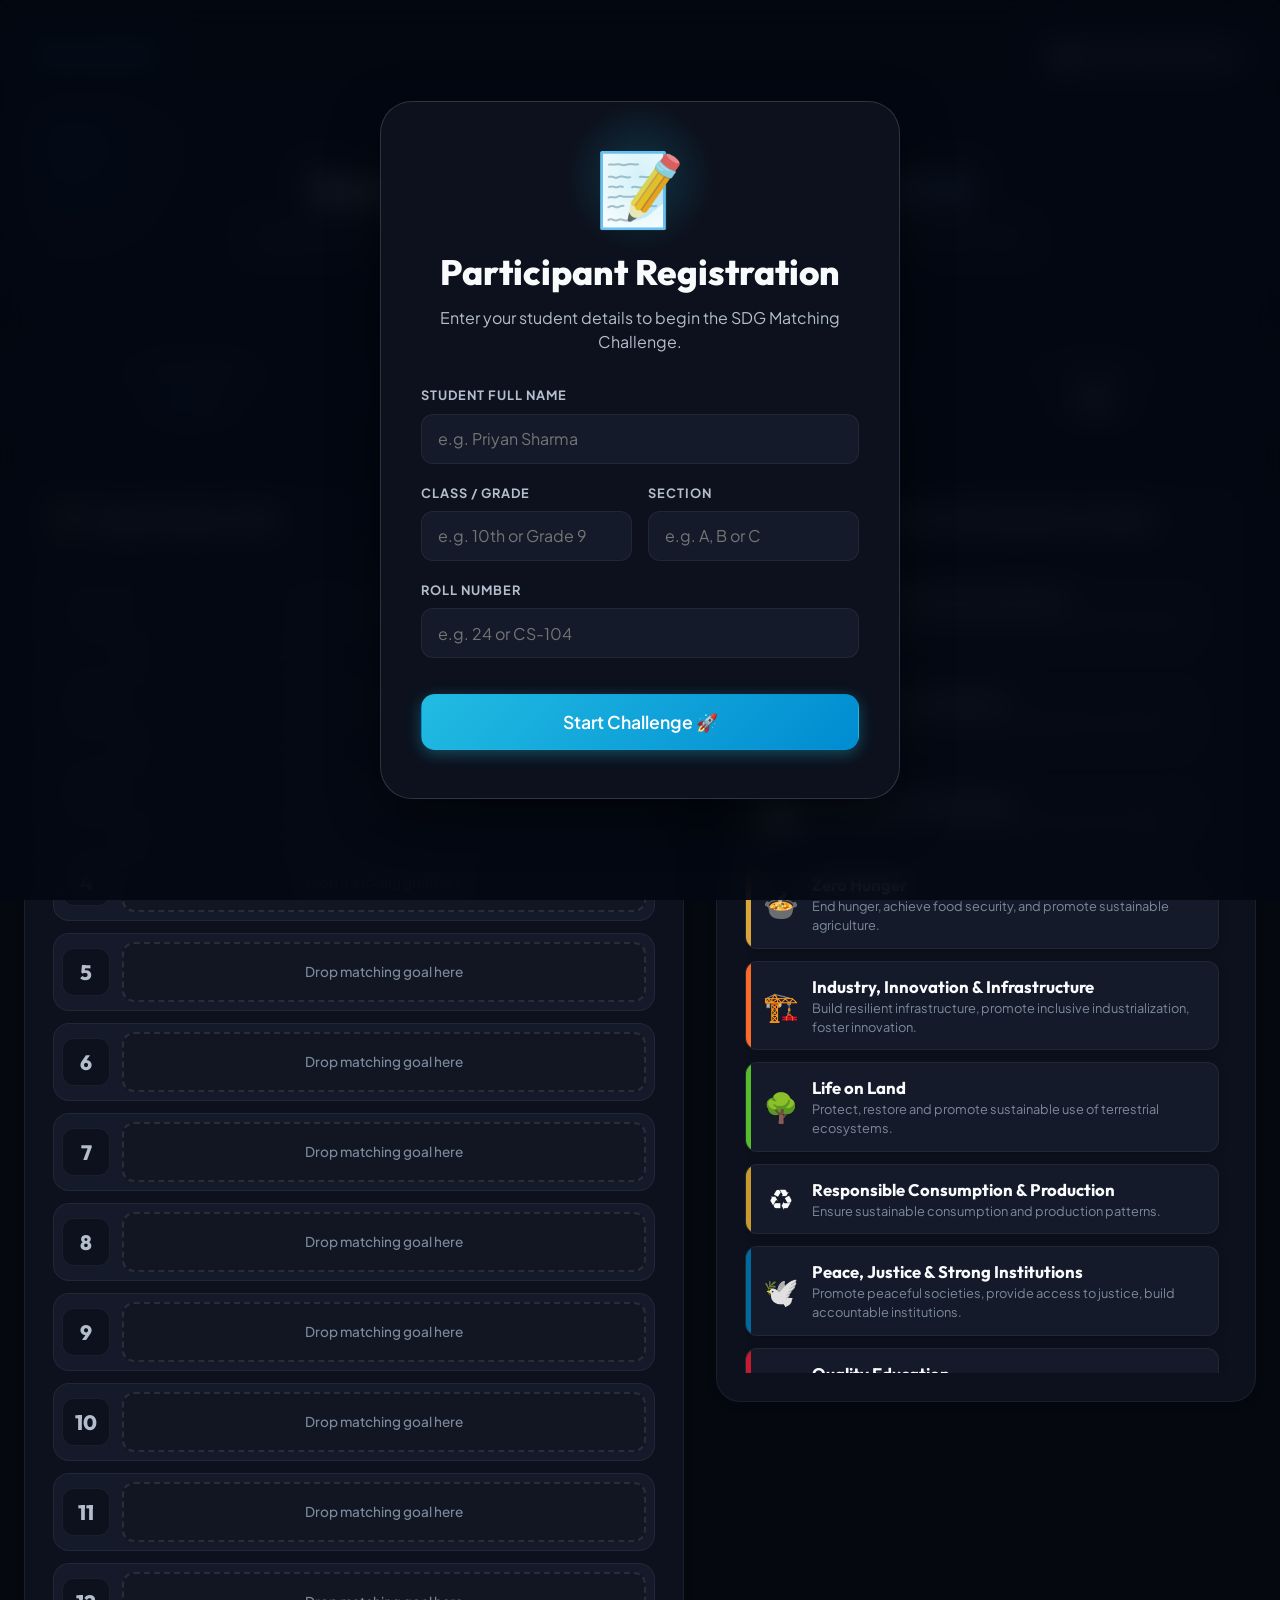
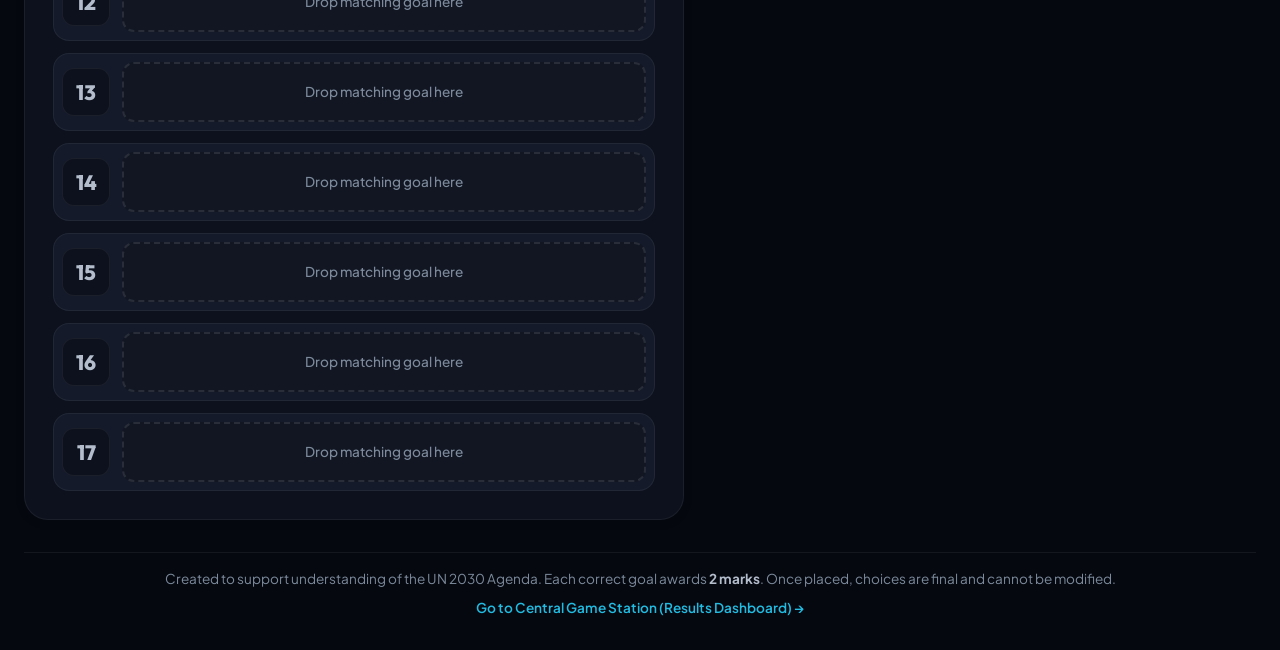
==== commit 441c7d54: "Add Central Game Station with Excel export, student details, and 4-field registration" ====
--- a/index.html
+++ b/index.html
@@ -18,27 +18,45 @@
 
     <!-- Registration Screen (Visible at start) -->
     <div id="registration-overlay" class="modal-overlay is-visible" role="dialog" aria-labelledby="reg-title">
-        <div class="modal-card">
+        <div class="modal-card registration-card">
             <div class="modal-header-icon">📝</div>
             <h2 id="reg-title">Participant Registration</h2>
-            <p class="modal-subtitle">Please enter your details to start the SDG Matching Challenge.</p>
+            <p class="modal-subtitle">Enter your student details to begin the SDG Matching Challenge.</p>
             <form id="registration-form">
                 <div class="input-group">
-                    <label for="participant-name">Full Name</label>
-                    <input type="text" id="participant-name" required placeholder="e.g. John Doe">
+                    <label for="participant-name">Student Full Name</label>
+                    <input type="text" id="participant-name" required placeholder="e.g. Priyan Sharma" autocomplete="name">
+                </div>
+                <div class="form-row">
+                    <div class="input-group">
+                        <label for="participant-class">Class / Grade</label>
+                        <input type="text" id="participant-class" required placeholder="e.g. 10th or Grade 9">
+                    </div>
+                    <div class="input-group">
+                        <label for="participant-section">Section</label>
+                        <input type="text" id="participant-section" required placeholder="e.g. A, B or C">
+                    </div>
                 </div>
                 <div class="input-group">
-                    <label for="participant-id">Participant ID / Email</label>
-                    <input type="text" id="participant-id" required placeholder="e.g. Roll No or Email">
+                    <label for="participant-roll">Roll Number</label>
+                    <input type="text" id="participant-roll" required placeholder="e.g. 24 or CS-104">
                 </div>
                 <button type="submit" class="btn btn-primary btn-large" style="width: 100%; margin-top: 1rem;">
-                    Start Challenge
+                    Start Challenge 🚀
                 </button>
             </form>
         </div>
     </div>
 
     <div class="app-container">
+        <!-- Top Navigation Bar -->
+        <div class="top-nav">
+            <span class="nav-badge">SDG 2.0 Edition</span>
+            <a href="central-game-station.html" class="nav-link station-btn" title="View all student results and download Excel sheet">
+                <span class="btn-icon">📊</span> Central Game Station ↗
+            </a>
+        </div>
+
         <!-- Header Section -->
         <header class="app-header">
             <div class="logo-area">
@@ -95,6 +113,11 @@
         <!-- Custom Instructions / Info Footer -->
         <footer class="app-footer">
             <p>Created to support understanding of the UN 2030 Agenda. Each correct goal awards <strong>2 marks</strong>. Once placed, choices are final and cannot be modified.</p>
+            <p style="margin-top: 0.5rem;">
+                <a href="central-game-station.html" style="color: var(--text-accent); text-decoration: none; font-weight: 600;">
+                    Go to Central Game Station (Results Dashboard) →
+                </a>
+            </p>
         </footer>
     </div>
 
@@ -124,18 +147,20 @@
                 Excellent effort! You are an SDG expert.
             </div>
 
-            <!-- Email Submission Action Panel -->
+            <!-- Central Game Station Save Panel -->
             <div class="modal-actions" id="modal-actions-box">
-                <button id="submit-results-btn" class="btn btn-primary btn-large">
-                    Submit Results
-                </button>
+                <a href="central-game-station.html" class="btn btn-primary btn-large">
+                    📊 View in Central Game Station
+                </a>
                 <button id="replay-btn" class="btn btn-secondary btn-large">
                     Play Again
                 </button>
             </div>
             
             <!-- Submission status feedback -->
-            <div id="submission-status" class="submission-status"></div>
+            <div id="submission-status" class="submission-status success">
+                ✅ Saved to Central Game Station automatically!
+            </div>
         </div>
     </div>
 
--- a/style.css
+++ b/style.css
@@ -988,3 +988,60 @@
         gap: 0.75rem;
     }
 }
+
+
+/* ==========================================================================
+   NAVIGATION BAR & REGISTRATION FORM EXTENSIONS
+   ========================================================================== */
+.top-nav {
+    display: flex;
+    justify-content: space-between;
+    align-items: center;
+    padding: 0.25rem 0;
+    margin-bottom: -0.75rem;
+}
+.nav-badge {
+    background: rgba(38, 189, 226, 0.12);
+    border: 1px solid rgba(38, 189, 226, 0.3);
+    color: var(--text-accent);
+    padding: 0.35rem 0.85rem;
+    border-radius: 999px;
+    font-size: 0.8rem;
+    font-weight: 700;
+    letter-spacing: 0.05em;
+    text-transform: uppercase;
+}
+.station-btn {
+    text-decoration: none;
+    background: var(--bg-card);
+    border: 1px solid var(--border-color-glow);
+    color: var(--text-primary);
+    padding: 0.5rem 1.15rem;
+    border-radius: 12px;
+    font-size: 0.88rem;
+    font-weight: 600;
+    display: inline-flex;
+    align-items: center;
+    gap: 0.5rem;
+    transition: all var(--transition-fast);
+}
+.station-btn:hover {
+    background: var(--bg-card-hover);
+    border-color: var(--text-accent);
+    transform: translateY(-2px);
+    box-shadow: 0 4px 15px rgba(38, 189, 226, 0.2);
+}
+.form-row {
+    display: grid;
+    grid-template-columns: 1fr 1fr;
+    gap: 1rem;
+}
+.registration-card {
+    max-width: 520px;
+}
+@media (max-width: 576px) {
+    .form-row {
+        grid-template-columns: 1fr;
+        gap: 0;
+    }
+}
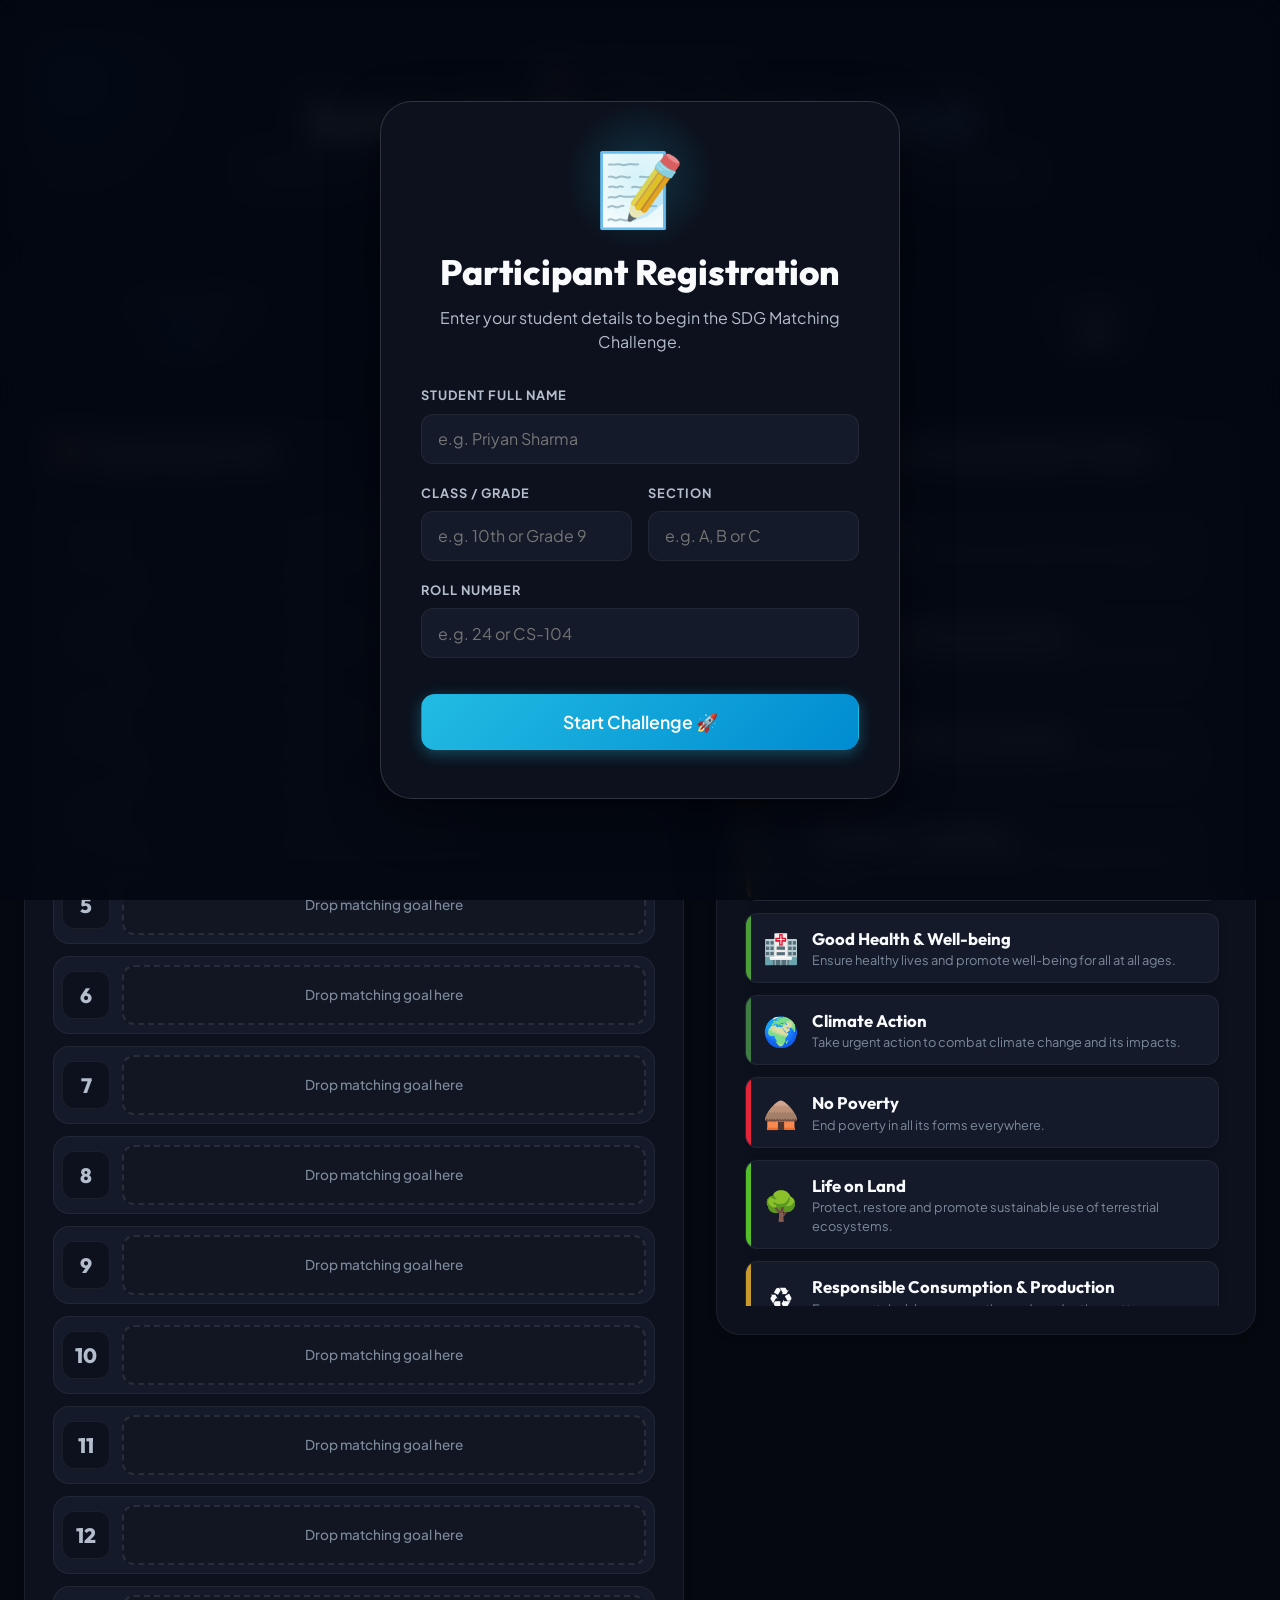
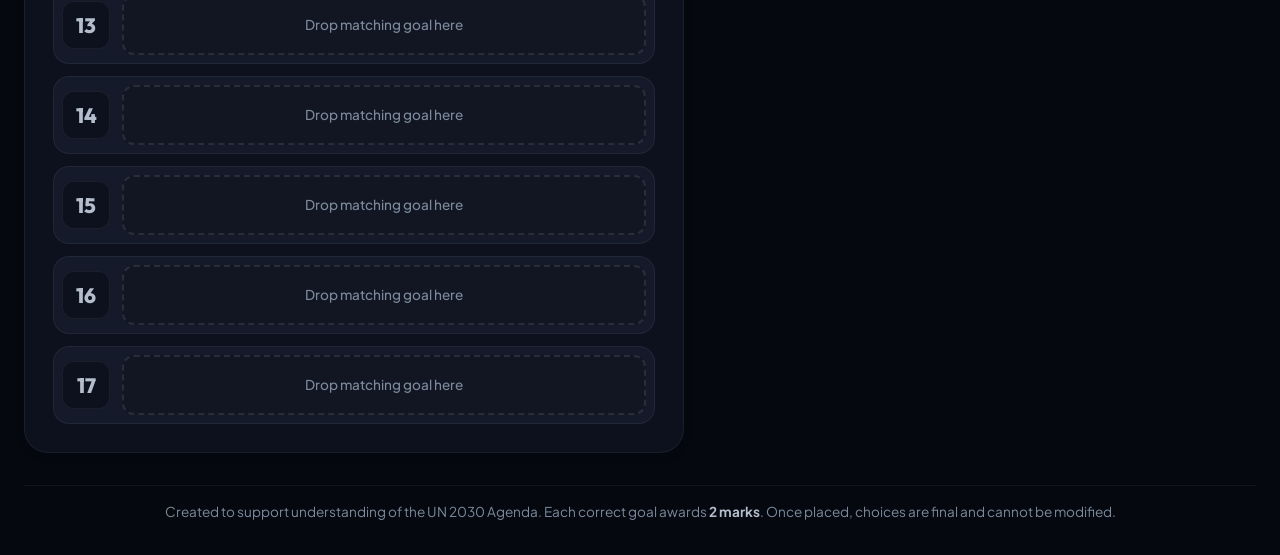
==== commit 6db533d1: "Initial commit for Central Game Station" ====
--- a/index.html
+++ b/index.html
@@ -3,8 +3,8 @@
 <head>
     <meta charset="UTF-8">
     <meta name="viewport" content="width=device-width, initial-scale=1.0">
-    <title>UN SDG Matching Game 2.0 - Interactive Learning Challenge</title>
-    <meta name="description" content="Test your knowledge of the 17 United Nations Sustainable Development Goals (SDGs) in this interactive, premium drag-and-drop matching game. Match each goal to its number and track your score!">
+    <title>UN SDG Matching Challenge 2.0</title>
+    <meta name="description" content="Test your knowledge of the 17 United Nations Sustainable Development Goals (SDGs) in this interactive drag-and-drop matching game.">
     <!-- Google Fonts -->
     <link rel="preconnect" href="https://fonts.googleapis.com">
     <link rel="preconnect" href="https://fonts.gstatic.com" crossorigin>
@@ -49,14 +49,6 @@
     </div>
 
     <div class="app-container">
-        <!-- Top Navigation Bar -->
-        <div class="top-nav">
-            <span class="nav-badge">SDG 2.0 Edition</span>
-            <a href="central-game-station.html" class="nav-link station-btn" title="View all student results and download Excel sheet">
-                <span class="btn-icon">📊</span> Central Game Station ↗
-            </a>
-        </div>
-
         <!-- Header Section -->
         <header class="app-header">
             <div class="logo-area">
@@ -113,11 +105,6 @@
         <!-- Custom Instructions / Info Footer -->
         <footer class="app-footer">
             <p>Created to support understanding of the UN 2030 Agenda. Each correct goal awards <strong>2 marks</strong>. Once placed, choices are final and cannot be modified.</p>
-            <p style="margin-top: 0.5rem;">
-                <a href="central-game-station.html" style="color: var(--text-accent); text-decoration: none; font-weight: 600;">
-                    Go to Central Game Station (Results Dashboard) →
-                </a>
-            </p>
         </footer>
     </div>
 
@@ -147,19 +134,15 @@
                 Excellent effort! You are an SDG expert.
             </div>
 
-            <!-- Central Game Station Save Panel -->
+            <!-- Central Game Station Status feedback -->
+            <div id="submission-status" class="submission-status sending">
+                📡 Transmitting score to Central Game Station...
+            </div>
+
             <div class="modal-actions" id="modal-actions-box">
-                <a href="central-game-station.html" class="btn btn-primary btn-large">
-                    📊 View in Central Game Station
-                </a>
-                <button id="replay-btn" class="btn btn-secondary btn-large">
-                    Play Again
+                <button id="replay-btn" class="btn btn-primary btn-large" style="width: 100%;">
+                    Play Again 🔄
                 </button>
-            </div>
-            
-            <!-- Submission status feedback -->
-            <div id="submission-status" class="submission-status success">
-                ✅ Saved to Central Game Station automatically!
             </div>
         </div>
     </div>
